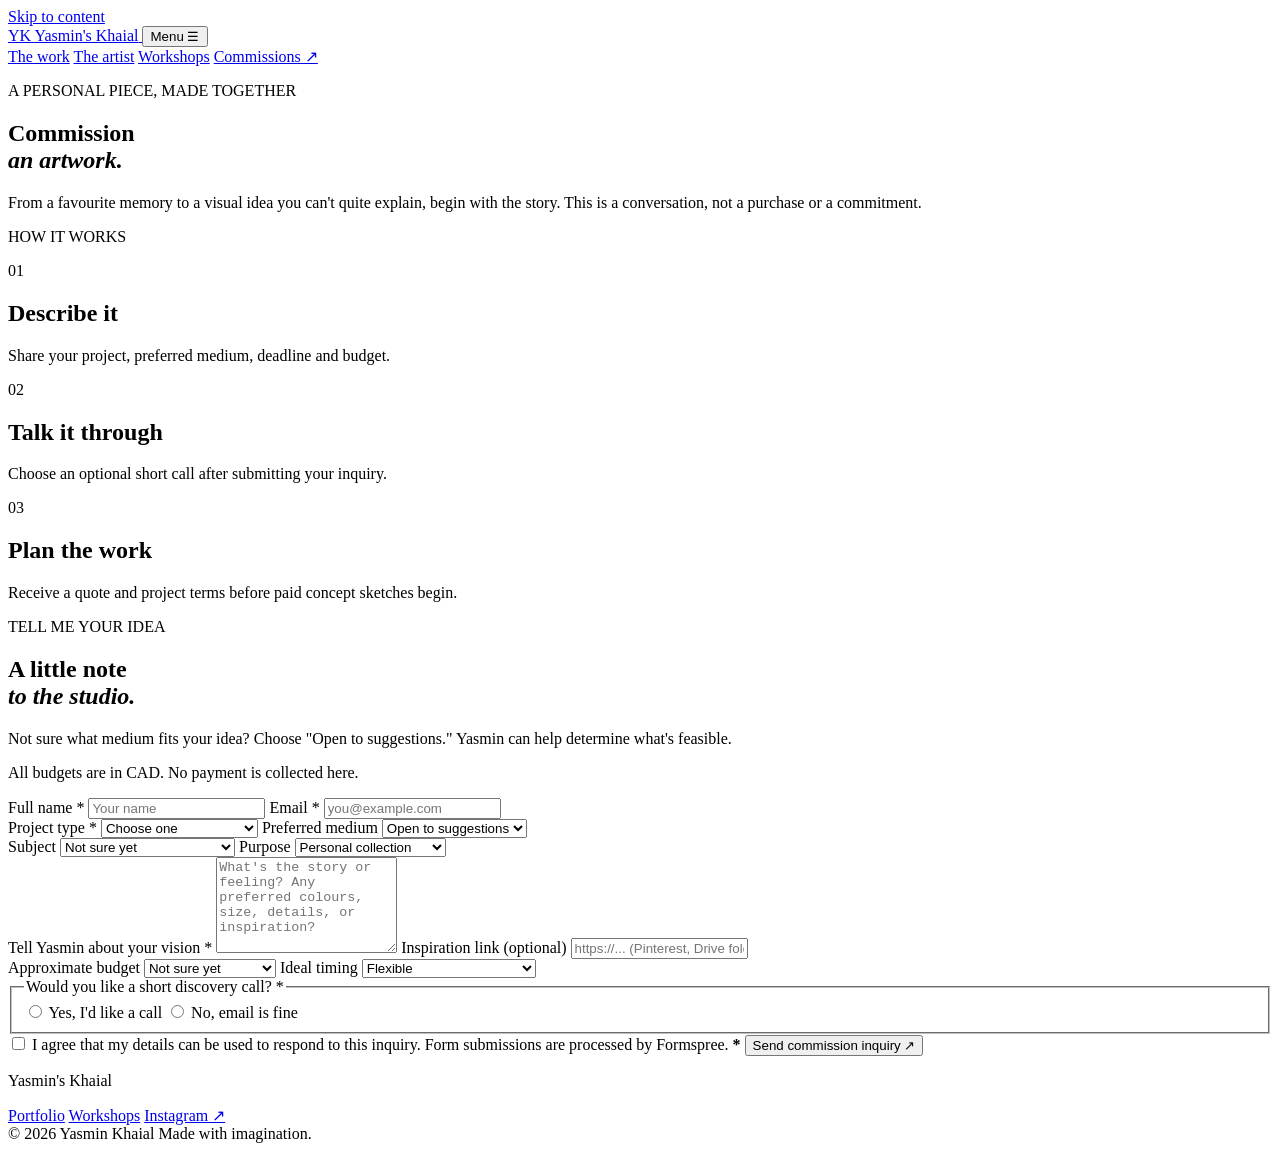
==== commissions.html @ 5510b946 "Create commissions.html" ====
<!doctype html>
<html lang="en">
<head>
  <meta charset="utf-8">
  <meta name="viewport" content="width=device-width, initial-scale=1">
  <meta name="theme-color" content="#313d32">

  <meta name="description"
        content="Inquire about a custom painting, drawing or sculpture by artist Yasmin Khaial.">

  <title>Commissions | Yasmin's Khaial</title>

  <link rel="preconnect" href="https://fonts.googleapis.com">
  <link rel="preconnect" href="https://fonts.gstatic.com" crossorigin>
  <link href="https://fonts.googleapis.com/css2?family=Allura&family=Cormorant+Garamond:ital,wght@0,400;0,500;0,600;1,400;1,500&family=DM+Sans:wght@400;500;600&display=swap"
        rel="stylesheet">

  <link rel="stylesheet" href="styles.css">
  <script src="script.js" defer></script>
</head>

<body>
  <a class="skip-link" href="#main">Skip to content</a>

  <header class="site-header">
    <a class="brand" href="index.html"
       aria-label="Yasmin's Khaial, home">
      <span class="brand-symbol" aria-hidden="true">YK</span>
      <span class="brand-small">Yasmin's Khaial</span>
    </a>

    <button class="nav-toggle" type="button"
            aria-label="Open menu"
            aria-controls="site-nav"
            aria-expanded="false">
      Menu ☰
    </button>

    <nav id="site-nav" class="site-nav"
         aria-label="Main navigation">
      <a href="index.html#work">The work</a>
      <a href="index.html#about">The artist</a>
      <a href="workshops.html">Workshops</a>
      <a href="commissions.html"
         class="nav-pill"
         aria-current="page">
        Commissions ↗
      </a>
    </nav>
  </header>

  <main id="main">

    <!-- Soft pink watercolor-style page heading -->
    <section class="subhero wash-pink">
      <div class="wrap subhero-grid">
        <div>
          <p class="eyebrow">
            A PERSONAL PIECE, MADE TOGETHER
          </p>
          <h1 class="display">
            Commission<br><em>an artwork.</em>
          </h1>
        </div>

        <p>
          From a favourite memory to a visual idea
          you can't quite explain, begin with the story.
          This is a conversation, not a purchase
          or a commitment.
        </p>
      </div>
    </section>

    <!-- Explain the process before asking for information -->
    <section class="section compact-section">
      <div class="wrap">
        <p class="eyebrow">HOW IT WORKS</p>

        <div class="process-grid">
          <div>
            <span>01</span>
            <h2>Describe it</h2>
            <p>
              Share your project, preferred medium,
              deadline and budget.
            </p>
          </div>

          <div>
            <span>02</span>
            <h2>Talk it through</h2>
            <p>
              Choose an optional short call after
              submitting your inquiry.
            </p>
          </div>

          <div>
            <span>03</span>
            <h2>Plan the work</h2>
            <p>
              Receive a quote and project terms before
              paid concept sketches begin.
            </p>
          </div>
        </div>
      </div>
    </section>

    <!-- Custom art inquiry form -->
    <section class="section inquiry-section"
             id="request"
             aria-labelledby="request-title">

      <div class="wrap form-layout">
        <div class="form-intro">
          <p class="eyebrow">TELL ME YOUR IDEA</p>

          <h2 id="request-title" class="display">
            A little note<br>
            <em>to the studio.</em>
          </h2>

          <p>
            Not sure what medium fits your idea?
            Choose "Open to suggestions." Yasmin can
            help determine what's feasible.
          </p>

          <p class="small-muted">
            All budgets are in CAD.
            No payment is collected here.
          </p>
        </div>

        <div>
          <!--
            This form is submitted by script.js.
            Add the real Formspree endpoint in SETTINGS.
          -->
          <form class="inquiry-form"
                id="commission-form"
                data-kind="commission">

            <input type="hidden"
                   name="inquiry_type"
                   value="Art commission">

            <!-- Client details -->
            <div class="two-fields">
              <label>
                Full name <span>*</span>
                <input name="name"
                       type="text"
                       autocomplete="name"
                       required
                       placeholder="Your name">
              </label>

              <label>
                Email <span>*</span>
                <input name="email"
                       type="email"
                       autocomplete="email"
                       required
                       placeholder="you@example.com">
              </label>
            </div>

            <!-- Types are suggestions, not fixed packages -->
            <div class="two-fields">
              <label>
                Project type <span>*</span>
                <select name="project_type" required>
                  <option value="">Choose one</option>
                  <option>Original painting</option>
                  <option>Drawing or illustration</option>
                  <option>Mixed-media sculpture</option>
                  <option>Creative collaboration</option>
                  <option>Other / not sure</option>
                </select>
              </label>

              <label>
                Preferred medium
                <select name="medium">
                  <option>Open to suggestions</option>
                  <option>Oil painting</option>
                  <option>Acrylic painting</option>
                  <option>Ink drawing</option>
                  <option>Graphite drawing</option>
                  <option>Mixed media</option>
                  <option>Other</option>
                </select>
              </label>
            </div>

            <div class="two-fields">
              <label>
                Subject
                <select name="subject">
                  <option>Not sure yet</option>
                  <option>Portrait / people</option>
                  <option>Nature / landscape</option>
                  <option>Abstract / conceptual</option>
                  <option>Personal memory or story</option>
                  <option>Other</option>
                </select>
              </label>

              <label>
                Purpose
                <select name="purpose">
                  <option>Personal collection</option>
                  <option>Gift</option>
                  <option>Exhibition</option>
                  <option>Publication / business</option>
                  <option>Other</option>
                </select>
              </label>
            </div>

            <!-- Free text matters more than forcing rigid categories -->
            <label>
              Tell Yasmin about your vision <span>*</span>
              <textarea name="description"
                        required
                        rows="6"
                        placeholder="What's the story or feeling? Any preferred colours, size, details, or inspiration?"></textarea>
            </label>

            <label>
              Inspiration link (optional)
              <input name="reference_url"
                     type="url"
                     placeholder="https://... (Pinterest, Drive folder, etc.)">
            </label>

            <div class="two-fields">
              <label>
                Approximate budget
                <select name="budget">
                  <option>Not sure yet</option>
                  <option>Under $250 CAD</option>
                  <option>$250–$500 CAD</option>
                  <option>$500–$1,000 CAD</option>
                  <option>Over $1,000 CAD</option>
                  <option>Flexible</option>
                </select>
              </label>

              <label>
                Ideal timing
                <select name="timeline">
                  <option>Flexible</option>
                  <option>Within 1 month</option>
                  <option>1–3 months</option>
                  <option>More than 3 months</option>
                  <option>Specific deadline in notes</option>
                </select>
              </label>
            </div>

            <!-- Radio buttons for optional consultation -->
            <fieldset class="radio-group">
              <legend>
                Would you like a short discovery call?
                <span>*</span>
              </legend>

              <label>
                <input type="radio"
                       name="call_requested"
                       value="Yes"
                       required>
                Yes, I'd like a call
              </label>

              <label>
                <input type="radio"
                       name="call_requested"
                       value="No, email is fine">
                No, email is fine
              </label>

              <p class="help-note" id="call-hint" hidden>
                After the inquiry is sent, you'll be offered
                a link to choose from Yasmin's available times,
                once scheduling is configured.
              </p>
            </fieldset>

            <!-- Require permission to use the submitted contact info -->
            <label class="consent">
              <input type="checkbox"
                     name="contact_consent"
                     value="Yes"
                     required>
              <span>
                I agree that my details can be used to
                respond to this inquiry. Form submissions
                are processed by Formspree.
                <strong>*</strong>
              </span>
            </label>

            <button class="button button-dark"
                    type="submit">
              Send commission inquiry ↗
            </button>

            <p class="form-status"
               role="status"
               aria-live="polite"></p>
          </form>

          <!-- This only appears after Formspree confirms success. -->
          <div class="form-success"
               id="commission-success"
               hidden
               tabindex="-1">

            <h3>Thank you. Your inquiry has been sent.</h3>

            <p>
              Yasmin can review your idea and follow up
              about next steps. A consultation is optional
              and doesn't confirm a commission.
            </p>

            <!-- If a call was requested and Calendly is set up -->
            <div id="call-next-step" hidden>
              <p>
                Since you requested a call, you can
                now choose an available time:
              </p>

              <a id="booking-link"
                 class="button button-dark"
                 href="#"
                 target="_blank"
                 rel="noopener noreferrer">
                Choose a call time ↗
              </a>

              <p class="small-muted">
                The appointment is only booked once
                you complete the scheduling page.
              </p>
            </div>

            <!-- Fallback while booking is not configured -->
            <p id="manual-call-note" hidden>
              Yasmin can arrange a suitable time
              with you by email.
            </p>
          </div>
        </div>
      </div>
    </section>
  </main>

  <footer class="site-footer">
    <div class="wrap footer-main">
      <p class="footer-logo">Yasmin's Khaial</p>

      <div class="footer-links">
        <a href="index.html">Portfolio</a>
        <a href="workshops.html">Workshops</a>
        <a href="https://www.instagram.com/yxsmin_kh/"
           target="_blank" rel="noopener noreferrer">
          Instagram ↗
        </a>
      </div>
    </div>

    <div class="wrap footer-bottom">
      <span>© <span data-year>2026</span> Yasmin Khaial</span>
      <span>Made with imagination.</span>
    </div>
  </footer>
</body>
</html>
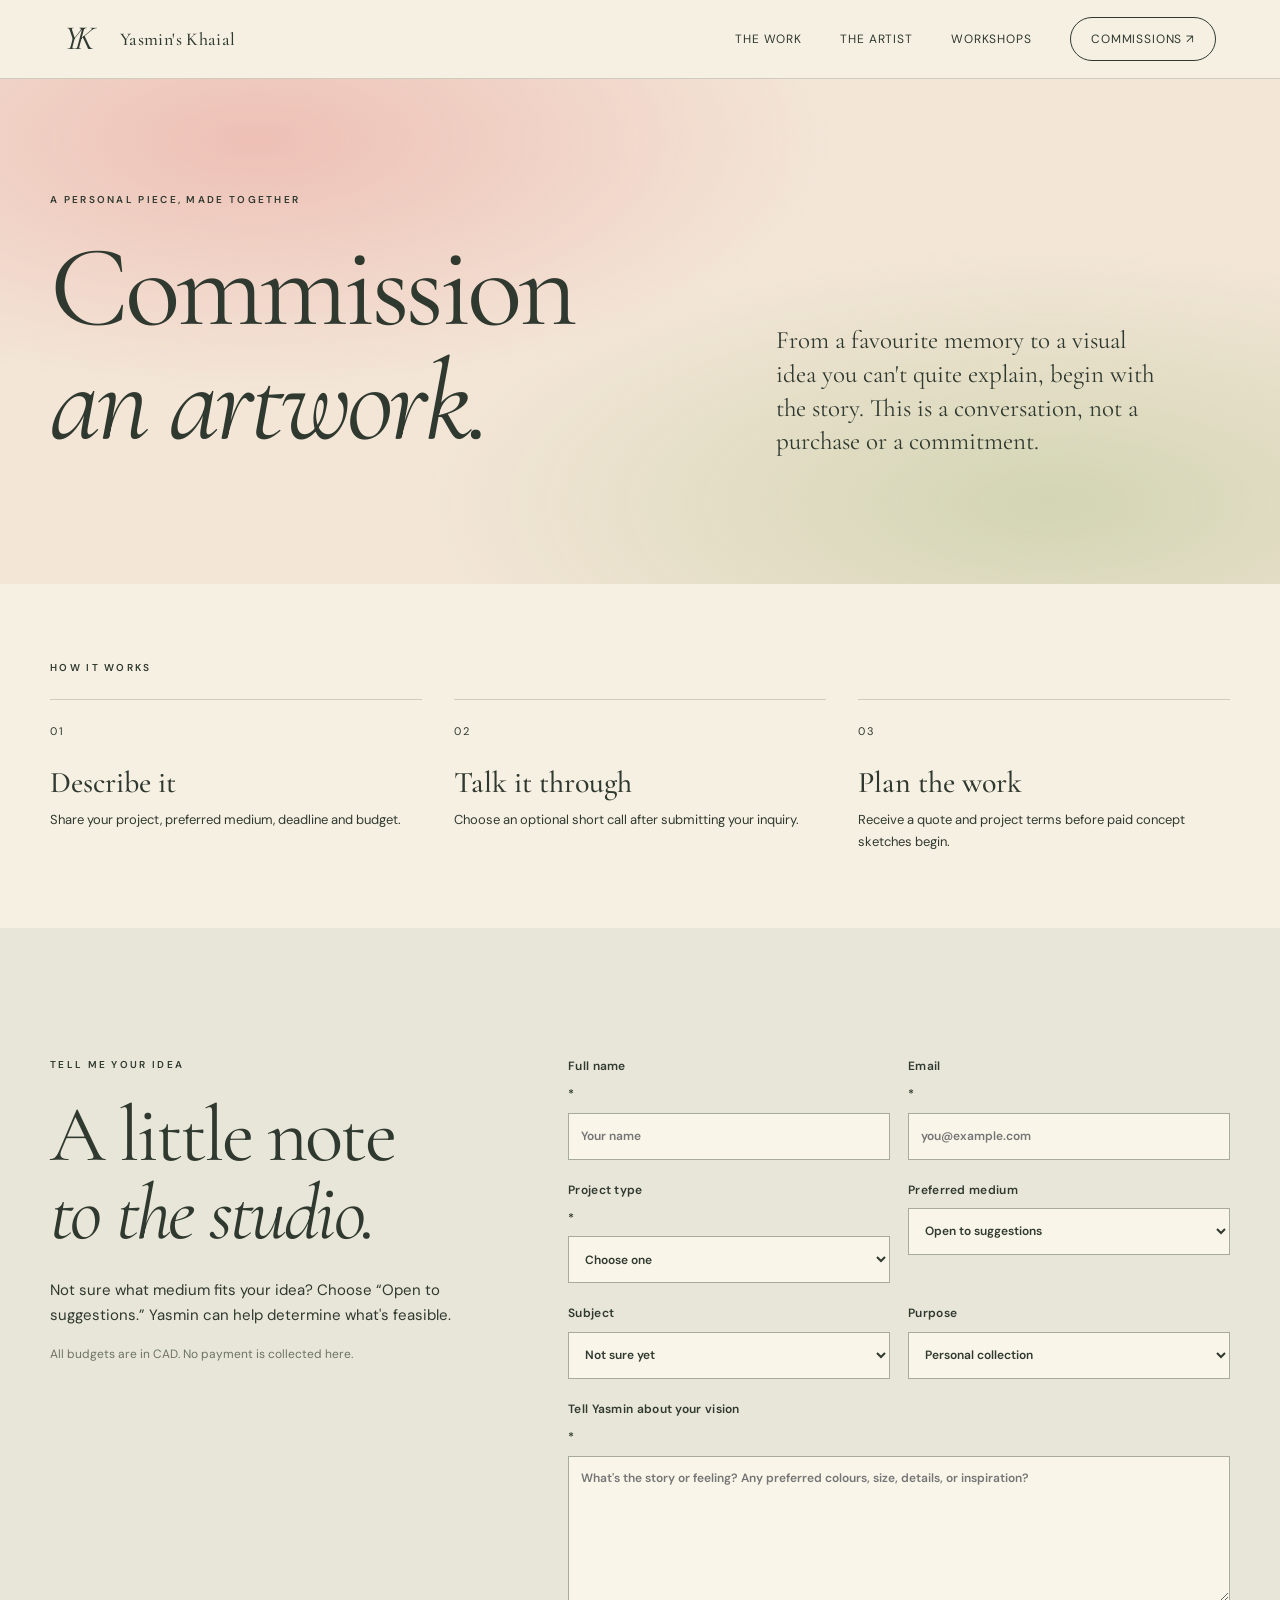
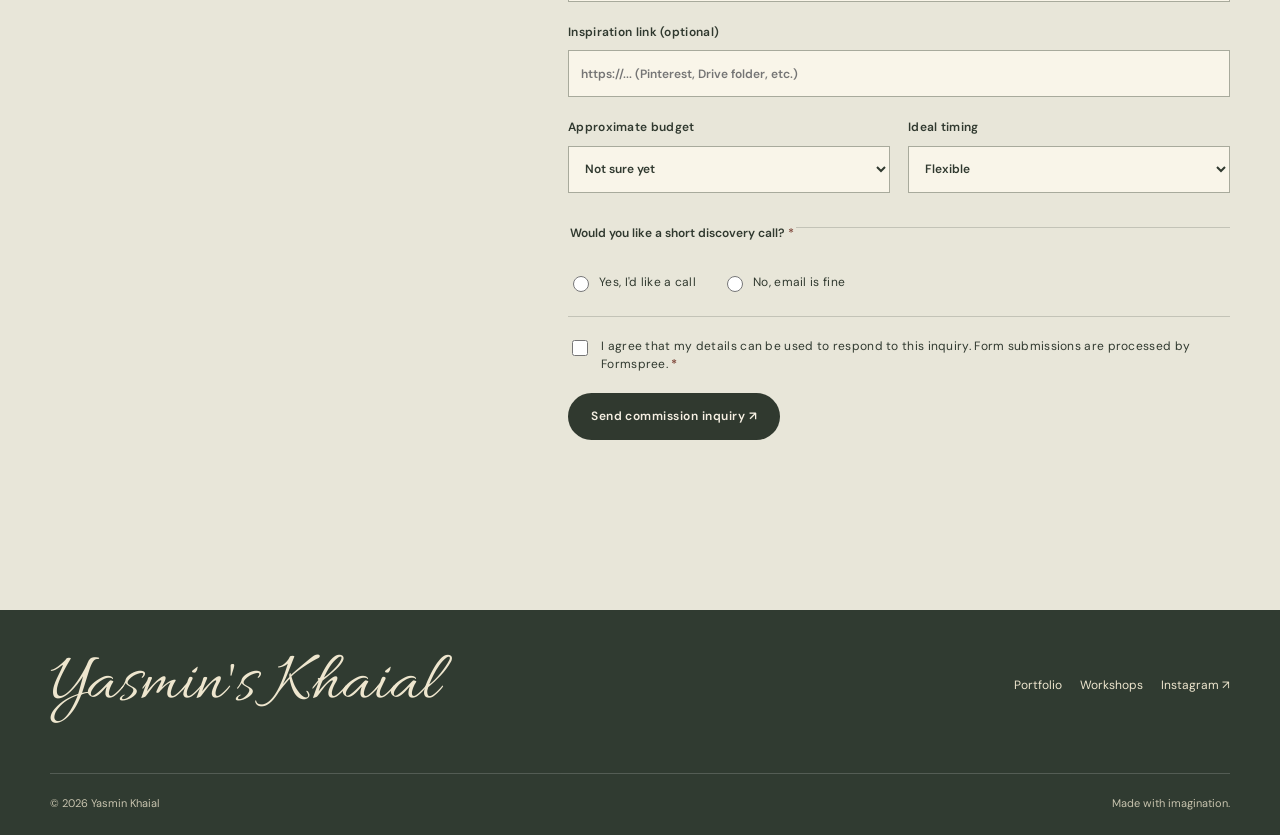
==== commit 0cf98380: "added art" ====
--- a/commissions.html
+++ b/commissions.html
@@ -1,385 +1,86 @@
-
 <!doctype html>
 <html lang="en">
 <head>
   <meta charset="utf-8">
   <meta name="viewport" content="width=device-width, initial-scale=1">
   <meta name="theme-color" content="#313d32">
-
-  <meta name="description"
-        content="Inquire about a custom painting, drawing or sculpture by artist Yasmin Khaial.">
-
+  <meta name="description" content="Inquire about a custom painting, drawing or sculpture by artist Yasmin Khaial.">
   <title>Commissions | Yasmin's Khaial</title>
-
   <link rel="preconnect" href="https://fonts.googleapis.com">
   <link rel="preconnect" href="https://fonts.gstatic.com" crossorigin>
-  <link href="https://fonts.googleapis.com/css2?family=Allura&family=Cormorant+Garamond:ital,wght@0,400;0,500;0,600;1,400;1,500&family=DM+Sans:wght@400;500;600&display=swap"
-        rel="stylesheet">
-
+  <link href="https://fonts.googleapis.com/css2?family=Allura&family=Cormorant+Garamond:ital,wght@0,400;0,500;0,600;1,400;1,500&family=DM+Sans:wght@400;500;600&display=swap" rel="stylesheet">
   <link rel="stylesheet" href="styles.css">
   <script src="script.js" defer></script>
 </head>
-
 <body>
   <a class="skip-link" href="#main">Skip to content</a>
-
   <header class="site-header">
-    <a class="brand" href="index.html"
-       aria-label="Yasmin's Khaial, home">
-      <span class="brand-symbol" aria-hidden="true">YK</span>
-      <span class="brand-small">Yasmin's Khaial</span>
-    </a>
-
-    <button class="nav-toggle" type="button"
-            aria-label="Open menu"
-            aria-controls="site-nav"
-            aria-expanded="false">
-      Menu ☰
-    </button>
-
-    <nav id="site-nav" class="site-nav"
-         aria-label="Main navigation">
-      <a href="index.html#work">The work</a>
-      <a href="index.html#about">The artist</a>
-      <a href="workshops.html">Workshops</a>
-      <a href="commissions.html"
-         class="nav-pill"
-         aria-current="page">
-        Commissions ↗
-      </a>
-    </nav>
+    <a class="brand" href="index.html" aria-label="Yasmin's Khaial, home"><span class="brand-symbol" aria-hidden="true">YK</span><span class="brand-small">Yasmin's Khaial</span></a>
+    <button class="nav-toggle" type="button" aria-label="Open menu" aria-controls="site-nav" aria-expanded="false">Menu ☰</button>
+    <nav id="site-nav" class="site-nav" aria-label="Main navigation"><a href="index.html#work">The work</a><a href="index.html#about">The artist</a><a href="workshops.html">Workshops</a><a class="nav-pill" href="commissions.html" aria-current="page">Commissions ↗</a></nav>
   </header>
-
   <main id="main">
-
-    <!-- Soft pink watercolor-style page heading -->
     <section class="subhero wash-pink">
       <div class="wrap subhero-grid">
-        <div>
-          <p class="eyebrow">
-            A PERSONAL PIECE, MADE TOGETHER
-          </p>
-          <h1 class="display">
-            Commission<br><em>an artwork.</em>
-          </h1>
-        </div>
-
-        <p>
-          From a favourite memory to a visual idea
-          you can't quite explain, begin with the story.
-          This is a conversation, not a purchase
-          or a commitment.
-        </p>
+        <div><p class="eyebrow">A PERSONAL PIECE, MADE TOGETHER</p><h1 class="display">Commission<br><em>an artwork.</em></h1></div>
+        <p>From a favourite memory to a visual idea you can't quite explain, begin with the story. This is a conversation, not a purchase or a commitment.</p>
       </div>
     </section>
-
-    <!-- Explain the process before asking for information -->
     <section class="section compact-section">
       <div class="wrap">
         <p class="eyebrow">HOW IT WORKS</p>
-
         <div class="process-grid">
-          <div>
-            <span>01</span>
-            <h2>Describe it</h2>
-            <p>
-              Share your project, preferred medium,
-              deadline and budget.
-            </p>
-          </div>
-
-          <div>
-            <span>02</span>
-            <h2>Talk it through</h2>
-            <p>
-              Choose an optional short call after
-              submitting your inquiry.
-            </p>
-          </div>
-
-          <div>
-            <span>03</span>
-            <h2>Plan the work</h2>
-            <p>
-              Receive a quote and project terms before
-              paid concept sketches begin.
-            </p>
-          </div>
+          <div><span>01</span><h2>Describe it</h2><p>Share your project, preferred medium, deadline and budget.</p></div>
+          <div><span>02</span><h2>Talk it through</h2><p>Choose an optional short call after submitting your inquiry.</p></div>
+          <div><span>03</span><h2>Plan the work</h2><p>Receive a quote and project terms before paid concept sketches begin.</p></div>
         </div>
       </div>
     </section>
-
-    <!-- Custom art inquiry form -->
-    <section class="section inquiry-section"
-             id="request"
-             aria-labelledby="request-title">
-
+    <section class="section inquiry-section" id="request" aria-labelledby="request-title">
       <div class="wrap form-layout">
-        <div class="form-intro">
-          <p class="eyebrow">TELL ME YOUR IDEA</p>
-
-          <h2 id="request-title" class="display">
-            A little note<br>
-            <em>to the studio.</em>
-          </h2>
-
-          <p>
-            Not sure what medium fits your idea?
-            Choose "Open to suggestions." Yasmin can
-            help determine what's feasible.
-          </p>
-
-          <p class="small-muted">
-            All budgets are in CAD.
-            No payment is collected here.
-          </p>
-        </div>
-
+        <div class="form-intro"><p class="eyebrow">TELL ME YOUR IDEA</p><h2 id="request-title" class="display">A little note<br><em>to the studio.</em></h2><p>Not sure what medium fits your idea? Choose “Open to suggestions.” Yasmin can help determine what's feasible.</p><p class="small-muted">All budgets are in CAD. No payment is collected here.</p></div>
         <div>
-          <!--
-            This form is submitted by script.js.
-            Add the real Formspree endpoint in SETTINGS.
-          -->
-          <form class="inquiry-form"
-                id="commission-form"
-                data-kind="commission">
-
-            <input type="hidden"
-                   name="inquiry_type"
-                   value="Art commission">
-
-            <!-- Client details -->
+          <!-- script.js submits this form to Formspree AFTER you add its real form endpoint. -->
+          <form class="inquiry-form" id="commission-form" data-kind="commission">
+            <input type="hidden" name="inquiry_type" value="Art commission">
             <div class="two-fields">
-              <label>
-                Full name <span>*</span>
-                <input name="name"
-                       type="text"
-                       autocomplete="name"
-                       required
-                       placeholder="Your name">
-              </label>
-
-              <label>
-                Email <span>*</span>
-                <input name="email"
-                       type="email"
-                       autocomplete="email"
-                       required
-                       placeholder="you@example.com">
-              </label>
+              <label>Full name <span>*</span><input name="name" type="text" autocomplete="name" required placeholder="Your name"></label>
+              <label>Email <span>*</span><input name="email" type="email" autocomplete="email" required placeholder="you@example.com"></label>
             </div>
-
-            <!-- Types are suggestions, not fixed packages -->
             <div class="two-fields">
-              <label>
-                Project type <span>*</span>
-                <select name="project_type" required>
-                  <option value="">Choose one</option>
-                  <option>Original painting</option>
-                  <option>Drawing or illustration</option>
-                  <option>Mixed-media sculpture</option>
-                  <option>Creative collaboration</option>
-                  <option>Other / not sure</option>
-                </select>
-              </label>
-
-              <label>
-                Preferred medium
-                <select name="medium">
-                  <option>Open to suggestions</option>
-                  <option>Oil painting</option>
-                  <option>Acrylic painting</option>
-                  <option>Ink drawing</option>
-                  <option>Graphite drawing</option>
-                  <option>Mixed media</option>
-                  <option>Other</option>
-                </select>
-              </label>
+              <label>Project type <span>*</span><select name="project_type" required><option value="">Choose one</option><option>Original painting</option><option>Drawing or illustration</option><option>Mixed-media sculpture</option><option>Creative collaboration</option><option>Other / not sure</option></select></label>
+              <label>Preferred medium <select name="medium"><option>Open to suggestions</option><option>Oil painting</option><option>Acrylic painting</option><option>Ink drawing</option><option>Graphite drawing</option><option>Mixed media</option><option>Other</option></select></label>
             </div>
-
             <div class="two-fields">
-              <label>
-                Subject
-                <select name="subject">
-                  <option>Not sure yet</option>
-                  <option>Portrait / people</option>
-                  <option>Nature / landscape</option>
-                  <option>Abstract / conceptual</option>
-                  <option>Personal memory or story</option>
-                  <option>Other</option>
-                </select>
-              </label>
-
-              <label>
-                Purpose
-                <select name="purpose">
-                  <option>Personal collection</option>
-                  <option>Gift</option>
-                  <option>Exhibition</option>
-                  <option>Publication / business</option>
-                  <option>Other</option>
-                </select>
-              </label>
+              <label>Subject <select name="subject"><option>Not sure yet</option><option>Portrait / people</option><option>Nature / landscape</option><option>Abstract / conceptual</option><option>Personal memory or story</option><option>Other</option></select></label>
+              <label>Purpose <select name="purpose"><option>Personal collection</option><option>Gift</option><option>Exhibition</option><option>Publication / business</option><option>Other</option></select></label>
             </div>
-
-            <!-- Free text matters more than forcing rigid categories -->
-            <label>
-              Tell Yasmin about your vision <span>*</span>
-              <textarea name="description"
-                        required
-                        rows="6"
-                        placeholder="What's the story or feeling? Any preferred colours, size, details, or inspiration?"></textarea>
-            </label>
-
-            <label>
-              Inspiration link (optional)
-              <input name="reference_url"
-                     type="url"
-                     placeholder="https://... (Pinterest, Drive folder, etc.)">
-            </label>
-
+            <label>Tell Yasmin about your vision <span>*</span><textarea name="description" required rows="6" placeholder="What's the story or feeling? Any preferred colours, size, details, or inspiration?"></textarea></label>
+            <label>Inspiration link (optional)<input name="reference_url" type="url" placeholder="https://... (Pinterest, Drive folder, etc.)"></label>
             <div class="two-fields">
-              <label>
-                Approximate budget
-                <select name="budget">
-                  <option>Not sure yet</option>
-                  <option>Under $250 CAD</option>
-                  <option>$250–$500 CAD</option>
-                  <option>$500–$1,000 CAD</option>
-                  <option>Over $1,000 CAD</option>
-                  <option>Flexible</option>
-                </select>
-              </label>
-
-              <label>
-                Ideal timing
-                <select name="timeline">
-                  <option>Flexible</option>
-                  <option>Within 1 month</option>
-                  <option>1–3 months</option>
-                  <option>More than 3 months</option>
-                  <option>Specific deadline in notes</option>
-                </select>
-              </label>
+              <label>Approximate budget <select name="budget"><option>Not sure yet</option><option>Under $250 CAD</option><option>$250–$500 CAD</option><option>$500–$1,000 CAD</option><option>Over $1,000 CAD</option><option>Flexible</option></select></label>
+              <label>Ideal timing <select name="timeline"><option>Flexible</option><option>Within 1 month</option><option>1–3 months</option><option>More than 3 months</option><option>Specific deadline in notes</option></select></label>
             </div>
-
-            <!-- Radio buttons for optional consultation -->
             <fieldset class="radio-group">
-              <legend>
-                Would you like a short discovery call?
-                <span>*</span>
-              </legend>
-
-              <label>
-                <input type="radio"
-                       name="call_requested"
-                       value="Yes"
-                       required>
-                Yes, I'd like a call
-              </label>
-
-              <label>
-                <input type="radio"
-                       name="call_requested"
-                       value="No, email is fine">
-                No, email is fine
-              </label>
-
-              <p class="help-note" id="call-hint" hidden>
-                After the inquiry is sent, you'll be offered
-                a link to choose from Yasmin's available times,
-                once scheduling is configured.
-              </p>
+              <legend>Would you like a short discovery call? <span>*</span></legend>
+              <label><input type="radio" name="call_requested" value="Yes" required> Yes, I'd like a call</label>
+              <label><input type="radio" name="call_requested" value="No, email is fine"> No, email is fine</label>
+              <p class="help-note" id="call-hint" hidden>After the inquiry is sent, you'll be offered a link to choose from Yasmin's available times, once scheduling is configured.</p>
             </fieldset>
-
-            <!-- Require permission to use the submitted contact info -->
-            <label class="consent">
-              <input type="checkbox"
-                     name="contact_consent"
-                     value="Yes"
-                     required>
-              <span>
-                I agree that my details can be used to
-                respond to this inquiry. Form submissions
-                are processed by Formspree.
-                <strong>*</strong>
-              </span>
-            </label>
-
-            <button class="button button-dark"
-                    type="submit">
-              Send commission inquiry ↗
-            </button>
-
-            <p class="form-status"
-               role="status"
-               aria-live="polite"></p>
+            <label class="consent"><input type="checkbox" name="contact_consent" value="Yes" required> <span>I agree that my details can be used to respond to this inquiry. Form submissions are processed by Formspree. <strong>*</strong></span></label>
+            <button class="button button-dark" type="submit">Send commission inquiry ↗</button>
+            <p class="form-status" role="status" aria-live="polite"></p>
           </form>
-
-          <!-- This only appears after Formspree confirms success. -->
-          <div class="form-success"
-               id="commission-success"
-               hidden
-               tabindex="-1">
-
+          <div class="form-success" id="commission-success" hidden tabindex="-1">
             <h3>Thank you. Your inquiry has been sent.</h3>
-
-            <p>
-              Yasmin can review your idea and follow up
-              about next steps. A consultation is optional
-              and doesn't confirm a commission.
-            </p>
-
-            <!-- If a call was requested and Calendly is set up -->
-            <div id="call-next-step" hidden>
-              <p>
-                Since you requested a call, you can
-                now choose an available time:
-              </p>
-
-              <a id="booking-link"
-                 class="button button-dark"
-                 href="#"
-                 target="_blank"
-                 rel="noopener noreferrer">
-                Choose a call time ↗
-              </a>
-
-              <p class="small-muted">
-                The appointment is only booked once
-                you complete the scheduling page.
-              </p>
-            </div>
-
-            <!-- Fallback while booking is not configured -->
-            <p id="manual-call-note" hidden>
-              Yasmin can arrange a suitable time
-              with you by email.
-            </p>
+            <p>Yasmin can review your idea and follow up about next steps. A consultation is optional and doesn't confirm a commission.</p>
+            <div id="call-next-step" hidden><p>Since you requested a call, you can now choose an available time:</p><a id="booking-link" class="button button-dark" target="_blank" rel="noopener noreferrer" href="#">Choose a call time ↗</a><p class="small-muted">The appointment is only booked once you complete the scheduling page.</p></div>
+            <p id="manual-call-note" hidden>Yasmin can arrange a suitable time with you by email.</p>
           </div>
         </div>
       </div>
     </section>
   </main>
-
-  <footer class="site-footer">
-    <div class="wrap footer-main">
-      <p class="footer-logo">Yasmin's Khaial</p>
-
-      <div class="footer-links">
-        <a href="index.html">Portfolio</a>
-        <a href="workshops.html">Workshops</a>
-        <a href="https://www.instagram.com/yxsmin_kh/"
-           target="_blank" rel="noopener noreferrer">
-          Instagram ↗
-        </a>
-      </div>
-    </div>
-
-    <div class="wrap footer-bottom">
-      <span>© <span data-year>2026</span> Yasmin Khaial</span>
-      <span>Made with imagination.</span>
-    </div>
-  </footer>
+  <footer class="site-footer"><div class="wrap footer-main"><p class="footer-logo">Yasmin's Khaial</p><div class="footer-links"><a href="index.html">Portfolio</a><a href="workshops.html">Workshops</a><a href="https://www.instagram.com/yxsmin_kh/" target="_blank" rel="noopener noreferrer">Instagram ↗</a></div></div><div class="wrap footer-bottom"><span>© <span data-year>2026</span> Yasmin Khaial</span><span>Made with imagination.</span></div></footer>
 </body>
-</html>
+</html>
--- a/styles.css
+++ b/styles.css
@@ -0,0 +1,278 @@
+/* Yasmin's Khaial | Shared styles for all three pages.
+   Change these colours first when refining the visual identity. */
+:root {
+  --paper: #f6f0e3;
+  --paper-deep: #eae1ce;
+  --ink: #30392f;
+  --olive: #3c4938;
+  --muted: #6c7365;
+  --sage: #b9c4ab;
+  --pink: #e4c1bb;
+  --mint: #d6e7d7;
+  --honey: #f5e4b3;
+  --line: rgba(48, 57, 47, .20);
+}
+
+* { box-sizing: border-box; }
+html { scroll-behavior: smooth; }
+body { margin: 0; background: var(--paper); color: var(--ink); font: 15px/1.7 'DM Sans', sans-serif; }
+[hidden] { display: none !important; }
+img { display: block; width: 100%; }
+a { color: inherit; }
+button, input, textarea, select { font: inherit; }
+button { cursor: pointer; }
+:focus-visible { outline: 3px solid #a57761; outline-offset: 3px; }
+.wrap { width: min(1180px, calc(100% - 48px)); margin-inline: auto; }
+.skip-link { position: absolute; z-index: 100; left: 14px; top: -100px; padding: 8px 12px; background: white; }
+.skip-link:focus { top: 10px; }
+
+/* Header and shared navigation */
+.site-header { min-height: 79px; padding: 12px clamp(20px, 5vw, 76px); display: flex; align-items: center; justify-content: space-between; gap: 24px; background: rgba(246,240,227,.98); position: relative; z-index: 10; border-bottom: 1px solid var(--line); }
+.brand { display: inline-flex; align-items: center; gap: 13px; text-decoration: none; }
+.brand-symbol { font: italic 34px/.9 'Cormorant Garamond', Georgia, serif; letter-spacing: -7px; width: 43px; transform: skew(-5deg); }
+.brand-small { font: 500 18px/1 'Cormorant Garamond', Georgia, serif; letter-spacing: .02em; }
+.site-nav { display: flex; align-items: center; gap: clamp(18px, 3vw, 46px); }
+.site-nav a { text-decoration: none; font-size: 12px; letter-spacing: .07em; text-transform: uppercase; }
+.site-nav a:hover, .footer-links a:hover { text-decoration: underline; text-underline-offset: 6px; }
+.site-nav .nav-pill { padding: 11px 20px; border: 1px solid var(--ink); border-radius: 60px; }
+.nav-toggle { display: none; border: 1px solid var(--line); background: transparent; border-radius: 20px; padding: 8px 13px; }
+
+/* Editorial type and repeatable section pieces */
+.section { padding: clamp(74px, 10vw, 132px) 0; }
+.compact-section { padding-block: 75px; }
+.eyebrow, .section-index { font-size: 10px; font-weight: 600; letter-spacing: .23em; text-transform: uppercase; }
+.eyebrow { margin: 0 0 23px; }
+.eyebrow.light { color: #f2e5c9; }
+.display { font: 400 clamp(48px, 6.2vw, 89px)/.99 'Cormorant Garamond', Georgia, serif; letter-spacing: -.035em; margin: 0 0 25px; }
+.display em { font-weight: 400; }
+.large-copy { font: 400 clamp(22px, 2.4vw, 32px)/1.3 'Cormorant Garamond', Georgia, serif; max-width: 620px; }
+.section-heading { display: flex; justify-content: space-between; align-items: end; gap: 38px; margin-bottom: 38px; }
+.small-muted, .editor-note, .help-note { font-size: 12px; color: var(--muted); }
+.text-link { display: inline-block; text-decoration: none; border-bottom: 1px solid currentColor; padding-bottom: 3px; font-size: 13px; font-weight: 500; }
+.button { display: inline-block; border: 1px solid transparent; border-radius: 60px; padding: 12px 22px; text-decoration: none; font-size: 12px; font-weight: 600; letter-spacing: .04em; }
+.button-cream { background: var(--honey); color: var(--ink); }
+.button-dark { background: var(--ink); color: var(--paper); }
+.button:hover { filter: brightness(1.09); transform: translateY(-1px); }
+
+/* Pure CSS watercolor backdrop. No fake artwork or third-party images. */
+.watercolor-dark { position: relative; overflow: hidden; min-height: min(790px, 86svh); display: grid; place-items: center; color: #f9ead1; background: radial-gradient(ellipse at 15% 25%, rgba(179,146,92,.46), transparent 42%), radial-gradient(ellipse at 82% 18%, rgba(175,185,137,.30), transparent 35%), radial-gradient(ellipse at 80% 90%, rgba(84,132,105,.65), transparent 45%), radial-gradient(ellipse at 20% 90%, rgba(70,82,59,.9), transparent 52%), #293c30; }
+.watercolor-dark::before, .watercolor-dark::after { content: ''; pointer-events: none; position: absolute; border-radius: 50%; filter: blur(68px); }
+.watercolor-dark::before { width: 400px; height: 360px; background: rgba(214,136,112,.24); top: 0; left: 19%; }
+.watercolor-dark::after { width: 390px; height: 290px; background: rgba(193,215,154,.23); bottom: 4%; right: 12%; }
+.hero-mist { pointer-events: none; position: absolute; inset: 0; opacity: .35; background: linear-gradient(145deg, transparent 10%, rgba(233,201,149,.24) 47%, transparent 75%); mix-blend-mode: screen; }
+.hero-inner { text-align: center; position: relative; z-index: 1; padding: 100px 0 115px; }
+.hero-script { font: 400 clamp(110px, 16vw, 215px)/.67 'Allura', 'Brush Script MT', cursive; letter-spacing: -.035em; margin: 45px 0 34px; text-shadow: 0 1px 13px rgba(0,0,0,.10); }
+.hero-script span { display: block; padding-top: 20px; }
+.tiny-rule { opacity: .8; margin: 10px 0; }
+.hero-subtitle { font: 400 clamp(21px, 2.6vw, 30px)/1.3 'Cormorant Garamond', Georgia, serif; margin: 20px 0 30px; }
+.edge-note { position: absolute; right: 28px; bottom: 20px; font-size: 9px; letter-spacing: .18em; opacity: .8; }
+
+/* Home: statement, work strip, artist biography */
+.intro-section { background: var(--paper); }
+.intro-grid { display: grid; grid-template-columns: 1fr 3fr; gap: 36px; }
+.section-index { margin-top: 11px; }
+.work-section { background: #ede8d9; overflow: hidden; }
+.gallery-heading-side { max-width: 275px; font-size: 13px; }
+.gallery-buttons { display: flex; gap: 8px; margin-top: 16px; }
+.circle-button { width: 40px; height: 40px; border-radius: 50%; border: 1px solid var(--line); background: transparent; }
+.circle-button:hover { background: var(--paper); }
+.gallery-strip { display: flex; gap: 24px; overflow-x: auto; scroll-snap-type: x mandatory; scroll-padding-left: 24px; padding: 0 max(24px, calc((100vw - 1180px)/2)) 24px; scrollbar-color: #a4ad99 transparent; }
+.art-card { flex: 0 0 clamp(260px, 28vw, 390px); scroll-snap-align: start; }
+.art-surface { height: clamp(340px, 34vw, 450px); display: grid; place-items: center; overflow: hidden; background: #cbd7c1; }
+.art-surface img { width: 100%; height: 100%; object-fit: cover; }
+.art-placeholder { width: 100%; height: 100%; display: grid; place-items: center; padding: 35px; text-align: center; color: rgba(46,52,39,.7); font: italic 27px 'Cormorant Garamond', Georgia, serif; }
+.art-wash-1 { background: radial-gradient(circle at 25% 18%, #e8c4bc, transparent 48%), radial-gradient(circle at 75% 75%, #8f9e78, transparent 50%), #ded9bd; }
+.art-wash-2 { background: radial-gradient(circle at 64% 18%, #f2dfad, transparent 45%), radial-gradient(circle at 25% 75%, #789d8b, transparent 55%), #d4d1bd; }
+.art-wash-3 { background: radial-gradient(circle at 20% 40%, #caa3a1, transparent 45%), radial-gradient(circle at 80% 55%, #8a9d8a, transparent 54%), #d8cdb7; }
+.art-wash-4 { background: radial-gradient(circle at 75% 15%, #e1cba0, transparent 42%), radial-gradient(circle at 40% 78%, #bebeb1, transparent 50%), #e3bdb5; }
+.art-wash-5 { background: radial-gradient(circle at 30% 20%, #cbd7ac, transparent 47%), radial-gradient(circle at 70% 80%, #a88a84, transparent 50%), #e5d6b7; }
+.art-wash-6 { background: radial-gradient(circle at 25% 70%, #e5b6b0, transparent 40%), radial-gradient(circle at 75% 22%, #abbfbb, transparent 50%), #e8e0ca; }
+.art-meta { display: flex; align-items: baseline; justify-content: space-between; gap: 15px; padding: 13px 0; border-bottom: 1px solid var(--line); }
+.art-meta h3 { margin: 0; font: 500 24px 'Cormorant Garamond', Georgia, serif; }
+.art-meta p { margin: 0; font-size: 11px; color: var(--muted); text-align: right; }
+.gallery-footer { display: flex; justify-content: space-between; gap: 15px; font-size: 11px; }
+.about-section { background: var(--paper); }
+.about-grid { display: grid; grid-template-columns: .9fr 1fr; align-items: center; gap: clamp(40px, 9vw, 130px); }
+.portrait-placeholder { min-height: 570px; border: 12px solid #d8d4bf; display: grid; place-items: end center; padding: 40px; text-align: center; font: italic 27px 'Cormorant Garamond', Georgia, serif; background: radial-gradient(ellipse at 52% 24%, #d9debd, transparent 45%), radial-gradient(ellipse at 32% 80%, #ae9c8c, transparent 55%), linear-gradient(120deg,#c6d5bd,#ece1c8); }
+.about-copy p:not(.eyebrow) { max-width: 535px; }
+.statement-note { padding: 18px 24px; border-left: 2px solid #9eab98; margin: 22px 0; background: #eee8db; }
+.statement-note .eyebrow { margin-bottom: 7px; }
+.statement-note p { margin: 0; font-style: italic; }
+.text-links { display: flex; gap: 24px; flex-wrap: wrap; }
+.text-links a { font-size: 12px; text-underline-offset: 4px; }
+.offerings-section { background: var(--mint); }
+.offer-grid { display: grid; grid-template-columns: repeat(2, 1fr); gap: 20px; margin-top: 32px; }
+.offer-card { border-top: 1px solid rgba(48,57,47,.45); padding: 24px 12px 20px 0; }
+.offer-number { display: block; font: italic 24px 'Cormorant Garamond', Georgia, serif; }
+.offer-card h3 { font: 500 35px 'Cormorant Garamond', Georgia, serif; margin: 10px 0; }
+.offer-card p { max-width: 380px; font-size: 13px; }
+.three-up { grid-template-columns: repeat(3, 1fr); }
+
+/* Inner page headings and process section */
+.subhero { position: relative; overflow: hidden; padding: 112px 0 100px; }
+.subhero-grid { display: grid; grid-template-columns: 1.5fr 1fr; gap: 45px; align-items: end; }
+.subhero-grid p:last-child { max-width: 380px; font: 400 25px/1.35 'Cormorant Garamond', Georgia, serif; }
+.subhero .display { font-size: clamp(65px, 9vw, 123px); }
+.wash-pink { background: radial-gradient(ellipse at 20% 12%, rgba(235,171,164,.65), transparent 40%), radial-gradient(ellipse at 82% 84%, rgba(194,204,161,.65), transparent 43%), #f3e6d7; }
+.wash-mint { background: radial-gradient(ellipse at 20% 70%, rgba(236,193,176,.75), transparent 35%), radial-gradient(ellipse at 77% 18%, rgba(162,199,174,.8), transparent 44%), #e9e9cd; }
+.process-grid { display: grid; grid-template-columns: repeat(3, 1fr); gap: 32px; }
+.process-grid > div { border-top: 1px solid var(--line); padding-top: 18px; }
+.process-grid span { font-size: 11px; letter-spacing: .15em; }
+.process-grid h2 { font: 500 30px 'Cormorant Garamond', Georgia, serif; margin: 20px 0 8px; }
+.process-grid p { font-size: 13px; margin: 0; }
+
+/* Forms: labels stay visible instead of using placeholder text alone. */
+.inquiry-section { background: #e8e6d9; }
+.form-layout { display: grid; grid-template-columns: .8fr 1.2fr; gap: clamp(35px, 6vw, 90px); }
+.form-intro { position: sticky; top: 35px; align-self: start; }
+.inquiry-form { display: grid; gap: 20px; }
+.inquiry-form label { display: flex; flex-direction: column; gap: 8px; font-size: 12px; font-weight: 600; letter-spacing: .025em; }
+.inquiry-form label > span:first-child:not(.ignore) { color: inherit; }
+.inquiry-form input:not([type='checkbox']):not([type='radio']), .inquiry-form select, .inquiry-form textarea { width: 100%; min-height: 47px; border: 1px solid #a8aa9c; border-radius: 0; background: #f9f5e9; color: var(--ink); padding: 11px 12px; }
+.inquiry-form textarea { resize: vertical; }
+.inquiry-form label > span, .radio-group legend span { color: #844e42; }
+.inquiry-form .two-fields { display: grid; grid-template-columns: 1fr 1fr; gap: 18px; }
+.radio-group { margin: 0; padding: 16px 0; border: 0; border-top: 1px solid var(--line); border-bottom: 1px solid var(--line); }
+.radio-group legend { padding-top: 10px; font-size: 12px; font-weight: 600; }
+.radio-group label { display: inline-flex; flex-direction: row; align-items: center; gap: 7px; margin: 13px 22px 4px 0; font-weight: 400; }
+.radio-group input, .consent input { width: 16px; height: 16px; accent-color: var(--olive); flex: 0 0 16px; }
+.inquiry-form .consent { display: flex; flex-direction: row; align-items: flex-start; gap: 10px; line-height: 1.5; font-weight: 400; }
+.inquiry-form .consent span { color: var(--ink); }
+.inquiry-form .consent strong { color: #844e42; }
+.inquiry-form .button { justify-self: start; }
+.form-status { min-height: 22px; margin: 0; color: #7d392b; font-size: 13px; }
+.form-success { padding: 30px; background: #dce6d2; border: 1px solid #7a9880; }
+.form-success h3 { font: 500 35px 'Cormorant Garamond', Georgia, serif; margin: 0 0 9px; }
+.form-success .button { margin-top: 12px; }
+
+/* Workshops case study and photo slots. */
+.teaching-grid { display: grid; grid-template-columns: 1fr 1fr; gap: 60px; }
+.teaching-grid p { max-width: 520px; }
+.workshop-gallery-section { background: #ebe2d4; }
+.gallery-description { max-width: 590px; margin-bottom: 30px; }
+.workshop-photos { display: grid; grid-template-columns: 1.3fr 1fr 1fr; gap: 15px; }
+.workshop-photo { min-height: 340px; display: grid; place-items: center; padding: 22px; text-align: center; color: var(--ink); font: italic 28px/1.2 'Cormorant Garamond', Georgia, serif; overflow: hidden; }
+.workshop-photo img { width: 100%; height: 100%; object-fit: cover; }
+.workshop-photo small { font: 11px 'DM Sans',sans-serif; letter-spacing: .09em; text-transform: uppercase; }
+.photo-one { background: radial-gradient(ellipse at 15% 25%, #cdada1, transparent 55%), #ddcfb0; }
+.photo-two { background: radial-gradient(ellipse at 72% 20%, #a8bea4, transparent 55%), #d3d8c4; }
+.photo-three { background: radial-gradient(ellipse at 30% 70%, #eac6b5, transparent 55%), #d6bfa3; }
+
+/* Footer */
+.site-footer { background: #303b31; color: #eee6ce; padding: 42px 0 22px; }
+.footer-main, .footer-bottom { display: flex; justify-content: space-between; gap: 30px; align-items: center; }
+.footer-logo { margin: 0; font: 70px/.95 'Allura', cursive; }
+.footer-links { display: flex; flex-wrap: wrap; gap: 18px; }
+.footer-links a { font-size: 12px; text-decoration: none; }
+.footer-bottom { margin-top: 55px; padding-top: 20px; border-top: 1px solid rgba(255,255,255,.22); font-size: 11px; opacity: .8; }
+
+/* Mobile/tablet: keep the portfolio swipeable and forms easy to fill. */
+@media (max-width: 800px) {
+  .site-header { min-height: 66px; }
+  .nav-toggle { display: block; }
+  .site-nav { display: none; position: absolute; top: 100%; left: 0; right: 0; padding: 22px 24px; background: var(--paper); border-bottom: 1px solid var(--line); flex-direction: column; align-items: stretch; gap: 18px; }
+  .site-nav.is-open { display: flex; }
+  .site-nav .nav-pill { align-self: start; }
+  .intro-grid, .about-grid, .form-layout, .teaching-grid, .subhero-grid { grid-template-columns: 1fr; gap: 26px; }
+  .form-intro { position: static; }
+  .portrait-placeholder { min-height: 390px; }
+  .process-grid, .three-up { grid-template-columns: 1fr; gap: 14px; }
+  .workshop-photos { grid-template-columns: 1fr 1fr; }
+  .workshop-photo:first-child { grid-column: 1 / -1; }
+  .hero-script { font-size: clamp(100px, 18vw, 155px); }
+  .footer-logo { font-size: 58px; }
+}
+@media (max-width: 560px) {
+  .wrap { width: min(100% - 32px, 1180px); }
+  .section { padding-block: 65px; }
+  .hero-script { font-size: 105px; }
+  .hero-inner { padding-block: 95px; }
+  .edge-note { left: 18px; right: 18px; text-align: center; font-size: 8px; }
+  .section-heading, .gallery-footer, .footer-main, .footer-bottom { align-items: start; flex-direction: column; }
+  .offer-grid, .inquiry-form .two-fields { grid-template-columns: 1fr; }
+  .workshop-photos { grid-template-columns: 1fr; }
+  .workshop-photo:first-child { grid-column: auto; }
+  .workshop-photo { min-height: 280px; }
+  .footer-main, .footer-bottom { gap: 14px; }
+  .footer-bottom { margin-top: 35px; }
+}
+@media (prefers-reduced-motion: reduce) { html { scroll-behavior: auto; } }
+
+
+/* ---------- V3: real artwork gallery ---------- */
+/* Show the WHOLE image. The previous version cropped paintings and sculptures. */
+.art-surface img {
+  object-fit: contain;
+  background: #e6e0d1;
+}
+.art-open {
+  display: block;
+  width: 100%;
+  border: 0;
+  background: transparent;
+  padding: 0;
+  text-align: left;
+  cursor: zoom-in;
+}
+.art-open:hover .art-surface img { filter: brightness(.97); }
+.art-view-cue { font-size: 11px; color: var(--muted); white-space: nowrap; }
+.art-meta { align-items: end; }
+.art-meta p { text-align: left; }
+.content-placeholder { color: #727a70; font-style: italic; }
+
+/* Accessible, full-size image viewer for paintings and sculpture details. */
+.artwork-dialog {
+  position: fixed;
+  width: min(1050px, calc(100vw - 40px));
+  max-width: none;
+  max-height: min(90vh, 920px);
+  border: 1px solid var(--line);
+  background: var(--paper);
+  color: var(--ink);
+  padding: clamp(22px, 3vw, 42px);
+  box-shadow: 0 25px 80px #171d1766;
+}
+.artwork-dialog::backdrop { background: rgba(25, 35, 27, .78); }
+.viewer-close {
+  display: block;
+  margin: 0 0 18px auto;
+  border: 0;
+  background: transparent;
+  color: var(--ink);
+  padding: 7px 0;
+  font-size: 13px;
+}
+.viewer-layout { display: grid; grid-template-columns: 1.3fr .7fr; gap: 38px; align-items: center; }
+.viewer-media { min-width: 0; }
+.viewer-media img {
+  display: block;
+  width: 100%;
+  height: min(66vh, 690px);
+  object-fit: contain;
+  background: #e6e0d1;
+}
+.viewer-controls { display: flex; justify-content: center; align-items: center; gap: 25px; padding-top: 12px; }
+.viewer-controls button { border: 1px solid var(--line); background: transparent; width: 36px; height: 36px; border-radius: 100%; }
+.viewer-controls span { color: var(--muted); font-size: 12px; }
+.viewer-copy .display { font-size: clamp(36px, 4vw, 60px); }
+.viewer-copy > p { max-width: 350px; }
+.viewer-copy .text-link { margin-top: 12px; }
+
+/* The workshop gallery remains illustrative until photos are approved. */
+.workshop-photos { grid-template-columns: repeat(4, minmax(0, 1fr)); }
+.workshop-photo { min-height: 300px; }
+.photo-four { background: radial-gradient(ellipse at 45% 45%, #dccb9e, transparent 58%), #c2d1bb; }
+
+@media (max-width: 800px) {
+  .viewer-layout { grid-template-columns: 1fr; gap: 16px; }
+  .viewer-media img { height: min(48vh, 470px); }
+  .workshop-photos { grid-template-columns: repeat(2, minmax(0, 1fr)); }
+  .workshop-photo:first-child { grid-column: auto; }
+}
+@media (max-width: 560px) {
+  .artwork-dialog { padding: 18px; width: calc(100vw - 20px); }
+  .art-meta { gap: 6px; }
+  .art-view-cue { font-size: 10px; }
+  .workshop-photos { grid-template-columns: 1fr; }
+  .workshop-photo { min-height: 250px; }
+}
